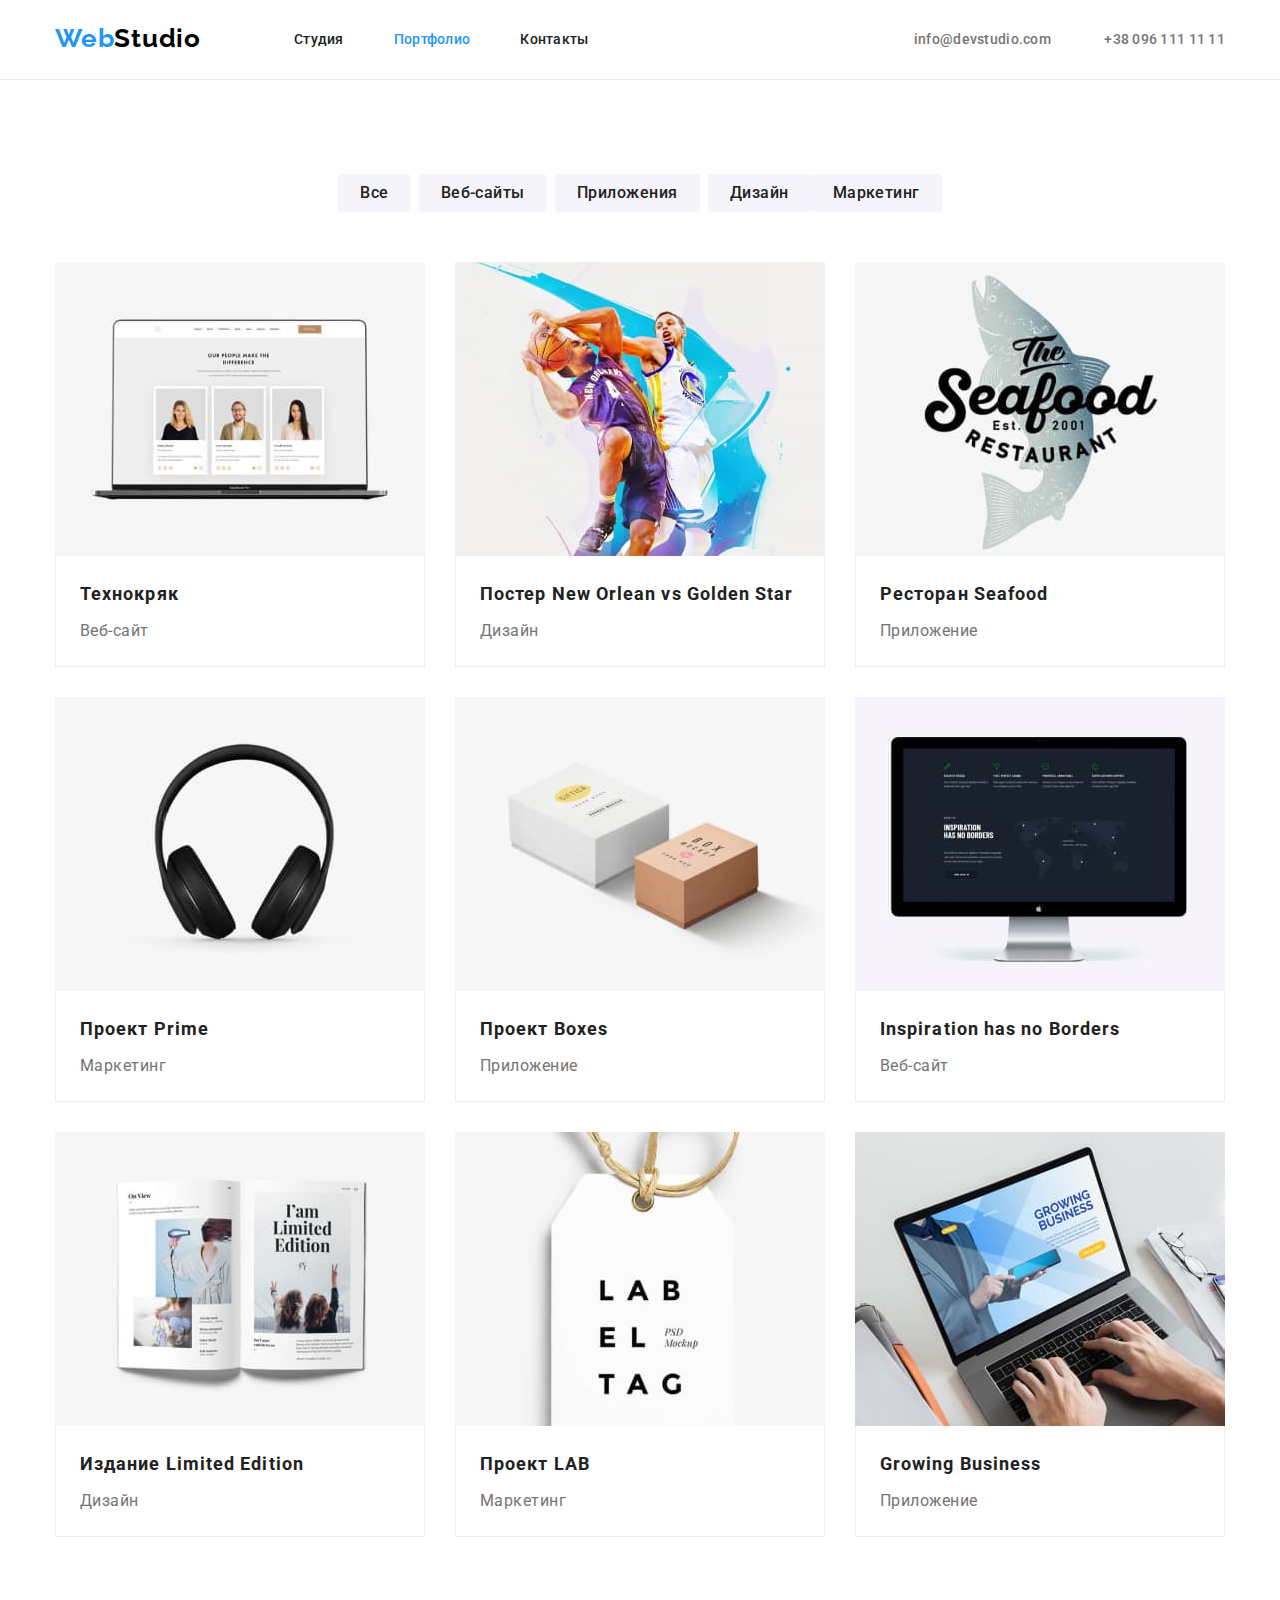
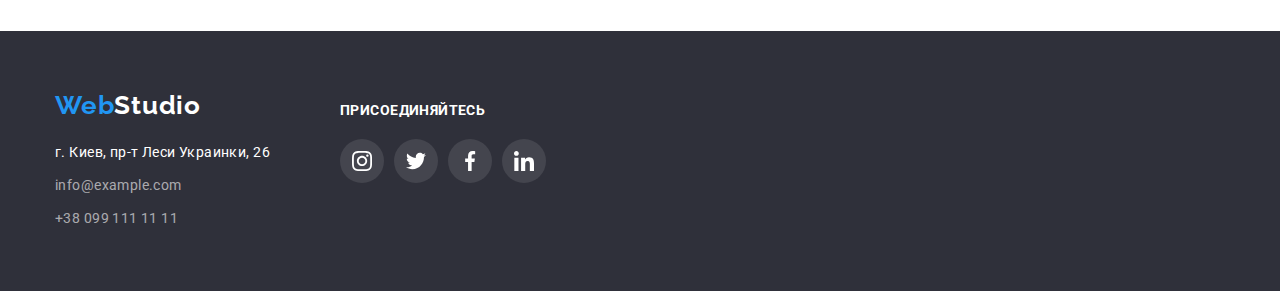
==== portfolio.html @ 54f8b29f "Homework 4" ====
<!DOCTYPE html>
<html lang="ru">
  <head>
    <meta charset="UTF-8" />
    <meta http-equiv="X-UA-Compatible" content="IE=edge" />
    <meta name="viewport" content="width=device-width, initial-scale=1.0" />
    <title>Portfolio</title>
    <link rel="preconnect" href="https://fonts.googleapis.com" />
    <link rel="preconnect" href="https://fonts.gstatic.com" crossorigin />
    <link
      href="https://fonts.googleapis.com/css2?family=Raleway:wght@700&family=Roboto:wght@400;500;700;900&display=swap"
      rel="stylesheet"
    />
    <link
      rel="stylesheet"
      href="https://cdnjs.cloudflare.com/ajax/libs/modern-normalize/1.0.0/modern-normalize.min.css"
    />
    <link rel="stylesheet" href="./css/styles.css" />
  </head>
  <body>
    <!-- Шапка -->
    <header class="header">
      <div class="container header-nav">
        <nav class="main-nav">
          <a href="./index.html" lang="en" class="logo header-color link">
            <span class="logo-web">Web</span>Studio
          </a>
          <ul class="main-nav-list list">
            <li class="main-nav-item">
              <a href="./index.html" class="main-nav-link link"> Студия </a>
            </li>
            <li class="main-nav-item">
              <a
                href="./portfolio.html"
                class="main-nav-link color-portfolio link"
              >
                Портфолио
              </a>
            </li>
            <li class="main-nav-item">
              <a href="" class="main-nav-link link"> Контакты </a>
            </li>
          </ul>
        </nav>
        <div class="auth-list">
          <a href="mailto:info@devstudio.com" class="contacts-nav link">
            info@devstudio.com
          </a>
          <a href="tel:+380961111111" class="contacts-nav link">
            +38 096 111 11 11
          </a>
        </div>
      </div>
    </header>
    <main>
      <section class="section">
        <div class="container">
          <!-- Скрытый заголовок -->
          <h1 class="visually-hidden">Портфолио работ</h1>
          <!-- Фильтр работ -->
          <ul class="filter-list list">
            <li class="filter-item">
              <button type="button" class="filter-button">Все</button>
            </li>
            <li class="filter-item">
              <button type="button" class="filter-button">Веб-сайты</button>
            </li>
            <li class="filter-item">
              <button type="button" class="filter-button">Приложения</button>
            </li>
            <li><button type="button" class="filter-button">Дизайн</button></li>
            <li class="filter-item">
              <button type="button" class="filter-button">Маркетинг</button>
            </li>
          </ul>
          <!-- Коллекция работ -->
          <ul class="portfolio-list list">
            <li class="portfolio-card">
              <img
                src="./images/portfolio1.jpg"
                alt="Технокряк"
                width="370"
                height="294"
                class="portfolio-image image-no-gap"
              />
              <div class="portfolio-card-text">
                <h2 class="portfolio-title">Технокряк</h2>
                <p class="portfolio-description">Веб-сайт</p>
              </div>
            </li>
            <li class="portfolio-card">
              <img
                src="./images/portfolio2.jpg"
                alt="Постер New Orlean vs Golden Star"
                width="370"
                height="294"
                class="portfolio-image image-no-gap"
              />
              <div class="portfolio-card-text">
                <h2 class="portfolio-title">
                  Постер <span lang="en">New Orlean vs Golden Star</span>
                </h2>
                <p class="portfolio-description">Дизайн</p>
              </div>
            </li>
            <li class="portfolio-card">
              <img
                src="./images/portfolio3.jpg"
                alt="Ресторан Seafood"
                width="370"
                height="294"
                class="portfolio-image image-no-gap"
              />
              <div class="portfolio-card-text">
                <h2 class="portfolio-title">
                  Ресторан <span lang="en">Seafood</span>
                </h2>
                <p class="portfolio-description">Приложение</p>
              </div>
            </li>
            <li class="portfolio-card">
              <img
                src="./images/portfolio4.jpg"
                alt="Проект Prime"
                width="370"
                height="294"
                class="portfolio-image image-no-gap"
              />
              <div class="portfolio-card-text">
                <h2 class="portfolio-title">
                  Проект <span lang="en">Prime</span>
                </h2>
                <p class="portfolio-description">Маркетинг</p>
              </div>
            </li>
            <li class="portfolio-card">
              <img
                src="./images/portfolio5.jpg"
                alt="Проект Boxes"
                width="370"
                height="294"
                class="portfolio-image image-no-gap"
              />
              <div class="portfolio-card-text">
                <h2 class="portfolio-title">
                  Проект <span lang="en">Boxes</span>
                </h2>
                <p class="portfolio-description">Приложение</p>
              </div>
            </li>
            <li class="portfolio-card">
              <img
                src="./images/portfolio6.jpg"
                alt="Inspiration has no Borders"
                width="370"
                height="294"
                class="portfolio-image image-no-gap"
              />
              <div class="portfolio-card-text">
                <h2 lang="en" class="portfolio-title">
                  Inspiration has no Borders
                </h2>
                <p class="portfolio-description">Веб-сайт</p>
              </div>
            </li>
            <li class="portfolio-card">
              <img
                src="./images/portfolio7.jpg"
                alt="Издание Limited Edition"
                width="370"
                height="294"
                class="portfolio-image image-no-gap"
              />
              <div class="portfolio-card-text">
                <h2 class="portfolio-title">
                  Издание <span lang="en">Limited Edition</span>
                </h2>
                <p class="portfolio-description">Дизайн</p>
              </div>
            </li>
            <li class="portfolio-card">
              <img
                src="./images/portfolio8.jpg"
                alt="Проект LAB"
                width="370"
                height="294"
                class="portfolio-image image-no-gap"
              />
              <div class="portfolio-card-text">
                <h2 class="portfolio-title">
                  Проект <span lang="en">LAB</span>
                </h2>
                <p class="portfolio-description">Маркетинг</p>
              </div>
            </li>
            <li class="portfolio-card">
              <img
                src="./images/portfolio9.jpg"
                alt="Growing Business"
                width="370"
                height="294"
                class="portfolio-image image-no-gap"
              />
              <div class="portfolio-card-text">
                <h2 lang="en" class="portfolio-title">Growing Business</h2>
                <p class="portfolio-description">Приложение</p>
              </div>
            </li>
          </ul>
        </div>
      </section>
    </main>
    <!-- Подвал -->
    <footer class="footer">
      <div class="container">
        <div class="block-address">
          <a href="./index.html" lang="en" class="logo footer-color link">
            <span class="logo-web">Web</span>Studio
          </a>
          <address>
            <ul class="list">
              <li class="footer-distance">
                <a
                  href="https://goo.gl/maps/A3jN7ZT46rbYVK1a7"
                  target="_blank"
                  rel="noopener nofollow noreferrer"
                  class="contacts-list link footer-color"
                >
                  г. Киев, пр-т Леси Украинки, 26
                </a>
              </li>
              <li class="footer-distance">
                <a
                  href="mailto:info@example.com"
                  class="contacts-list link alpha-color"
                >
                  info@example.com
                </a>
              </li>
              <li>
                <a
                  href="tel:+380991111111"
                  class="contacts-list link alpha-color"
                  >+38 099 111 11 11
                </a>
              </li>
            </ul>
          </address>
        </div>
        <div class="block-join">
          <p class="text-join">присоединяйтесь</p>
          <ul class="soc-list-footer list">
            <li class="icon-soc-footer">
              <a href="" class="soc-footer-link">
                <svg
                  width="20"
                  height="20"
                  class="icon-footer"
                  aria-label="Инстаграмм"
                >
                  <use href="./images/icons.svg#icon-instagram"></use>
                </svg>
              </a>
            </li>
            <li class="icon-soc-footer">
              <a href="" class="soc-footer-link">
                <svg
                  width="20"
                  height="20"
                  class="icon-footer"
                  aria-label="Твиттер"
                >
                  <use href="./images/icons.svg#icon-twitter"></use>
                </svg>
              </a>
            </li>
            <li class="icon-soc-footer">
              <a href="" class="soc-footer-link">
                <svg
                  width="20"
                  height="20"
                  class="icon-footer"
                  aria-label="Фейсбук"
                >
                  <use href="./images/icons.svg#icon-facebook"></use>
                </svg>
              </a>
            </li>
            <li class="icon-soc-footer">
              <a href="" class="soc-footer-link">
                <svg
                  width="20"
                  height="20"
                  class="icon-footer"
                  aria-label="Линкедын"
                >
                  <use href="./images/icons.svg#icon-linkedin"></use>
                </svg>
              </a>
            </li>
          </ul>
        </div>
      </div>
    </footer>
  </body>
</html>
---- css/styles.css ----
:root {
  --primary-text-color: #757575;
  --secondary-text-color: #212121;
  --accent-color: #2196f3;
  --white-color: #ffffff;
  --black-color: #000000;
  --background-color-footer: #2f303a;
  --background-color-section: #f5f4fa;
  --icon-color: #afb1b8;
}
body {
  font-family: "Roboto", "Arial", sans-serif;
  background-color: var(--white-color);
  color: var(--primary-text-color);
}
.list {
  list-style: none;
}
.link {
  text-decoration: none;
}
h1,
h2,
h3,
p {
  margin: 0px;
}
ul {
  margin: 0;
  padding-left: 0px;
}
.container {
  width: 1200px;
  margin-left: auto;
  margin-right: auto;
  padding-left: 15px;
  padding-right: 15px;
}
.image-no-gap {
  display: block;
}

/* header */

.header {
  border-bottom: 1px solid #ececec;

  padding-top: 24px;
  padding-bottom: 25px;
}
.logo {
  font-family: "Raleway", sans-serif;
  font-weight: 700;
  font-size: 26px;
  line-height: 1.15;
  letter-spacing: 0.03em;
}
.header-color {
  color: var(--black-color);
}
.logo-web {
  color: var(--accent-color);
}
.main-nav-link {
  color: var(--secondary-text-color);
  font-weight: 500;
  font-size: 14px;
  line-height: 1.14;
  letter-spacing: 0.02em;
}
.contacts-nav {
  color: var(--primary-text-color);
  font-weight: 500;
  font-size: 14px;
  line-height: 1.14;
  letter-spacing: 0.02em;
}
.main-nav-link:hover,
.main-nav-link:focus,
.contacts-nav:hover,
.contacts-nav:focus {
  color: var(--accent-color);
}
.color-portfolio,
.color-studio {
  color: var(--accent-color);
}
.header-nav {
  display: flex;
  align-items: center;
}
.main-nav {
  display: flex;
  align-items: center;
}
.main-nav-list {
  display: flex;
  align-items: center;
}
.main-nav-item:not(:last-child) {
  margin-right: 50px;
}
.main-nav-item:first-child {
  margin-left: 93px;
}
.contacts-nav:not(:last-child) {
  margin-right: 50px;
}
.auth-list {
  margin-left: auto;
}
.icon-header {
  fill: var(--primary-text-color);
}

/* footer */

.footer {
  background-color: var(--background-color-footer);

  padding-top: 60px;
  padding-bottom: 60px;
}
.footer > .container {
  display: flex;
}
.contacts-list {
  font-weight: 400;
  font-style: normal;
  font-size: 14px;
  line-height: 1.71;
  letter-spacing: 0.03em;
  text-align: left;
}
.contacts-list:hover,
.contacts-list:focus {
  color: var(--accent-color);
}
.footer-color {
  color: var(--white-color);
}
.alpha-color {
  color: rgba(255, 255, 255, 0.6);
}
.logo.footer-color.link {
  display: inline-block;
  margin-bottom: 20px;
}
.footer-distance {
  margin-bottom: 9px;
}
.block-join {
  padding-top: 12px;
  margin-left: 70px;
}
.text-join {
  color: var(--white-color);
  font-weight: 700;
  font-size: 14px;
  line-height: 1.14;
  letter-spacing: 0.03em;
  text-transform: uppercase;

  margin-bottom: 20px;
}
.soc-list-footer {
  display: flex;
  justify-content: center;
}
.icon-soc-footer + .icon-soc-footer {
  margin-left: 10px;
}
.soc-footer-link {
  width: 44px;
  height: 44px;
  color: var(--white-color);
  background-color: rgba(255, 255, 255, 0.1);
  border-radius: 50%;

  display: flex;
  align-items: center;
  justify-content: center;
}
.icon-footer {
  fill: currentColor;
}
.soc-footer-link:hover,
.soc-footer-link:focus {
  background-color: var(--accent-color);
}

/* studio page */

/* section hero */

.section-hero {
  max-width: 1600px;
  background-color: var(--background-color-footer);
  background-image: url(../images/hero.jpg);
  background-repeat: no-repeat;
  background-position: center;
  background-size: cover;

  padding-top: 200px;
  padding-bottom: 200px;
}
.hero-title {
  max-width: 696px;
  color: var(--white-color);
  font-weight: 900;
  font-size: 44px;
  line-height: 1.36;
  letter-spacing: 0.06em;
  text-align: center;
  text-transform: uppercase;

  margin-bottom: 30px;
  margin-left: auto;
  margin-right: auto;
}
.hero-button {
  background-color: var(--accent-color);
  color: var(--white-color);
  font-family: inherit;
  font-weight: 700;
  font-size: 16px;
  line-height: 1.88;
  letter-spacing: 0.06em;
  text-align: center;
  border: none;
  cursor: pointer;
  box-shadow: 0px 4px 4px rgba(0, 0, 0, 0.15);
  border-radius: 4px;

  display: block;
  padding: 10px 32px;
  margin-left: auto;
  margin-right: auto;
}
.hero-button:hover,
.hero-button:focus {
  background-color: #188ce8;
}

/* section features */

.section-features {
  padding-top: 94px;
  padding-bottom: 94px;
}
.visually-hidden {
  position: absolute;
  width: 1px;
  height: 1px;
  margin: -1px;
  border: 0;
  padding: 0;
  white-space: nowrap;
  clip-path: inset(100%);
  clip: rect(0 0 0 0);
  overflow: hidden;
}
.features-list {
  display: flex;
}
.features-item {
  width: 270px;
}
.features-item:not(:last-child) {
  margin-right: 30px;
}
.features-title {
  color: var(--secondary-text-color);
  font-size: 14px;
  line-height: 1.14;
  letter-spacing: 0.03em;
  text-transform: uppercase;
  text-align: left;

  margin-bottom: 10px;
}
.features-text {
  font-size: 14px;
  line-height: 1.71;
  letter-spacing: 0.03em;
  text-align: left;
}
.icon-features {
  width: 270px;
  height: 120px;
  background-color: var(--background-color-section);
  border-radius: 4px;

  display: flex;
  align-items: center;
  justify-content: center;

  margin-bottom: 30px;
}

/* section activity */

.activity-title,
.team-title {
  color: var(--secondary-text-color);
  font-size: 36px;
  line-height: 1.17;
  letter-spacing: 0.03em;
  text-align: center;

  margin-bottom: 50px;
}
.section-activity {
  padding-bottom: 94px;
}
.activity-list {
  display: flex;
}
.activity-item:not(:last-child) {
  margin-right: 30px;
}

/* section team */

.section-team {
  background-color: var(--background-color-section);

  padding-top: 94px;
  padding-bottom: 94px;
}
.team-list {
  display: flex;
}
.team-card {
  width: 270px;
  box-shadow: 0px 1px 3px rgba(0, 0, 0, 0.12), 0px 1px 1px rgba(0, 0, 0, 0.14),
    0px 2px 1px rgba(0, 0, 0, 0.2);
  border-radius: 0px 0px 4px 4px;
  background-color: var(--white-color);
}
.team-card:not(:last-child) {
  margin-right: 30px;
}
.team-card-text {
  padding-top: 30px;
  padding-bottom: 30px;
}
.team-name {
  color: var(--secondary-text-color);
  font-weight: 500;
  font-size: 16px;
  line-height: 1.19;
  letter-spacing: 0.03em;
  text-align: center;

  margin-bottom: 10px;
}
.team-position {
  font-size: 16px;
  line-height: 1.19;
  letter-spacing: 0.03em;
  text-align: center;

  margin-bottom: 16px;
}
.soc-list-team {
  display: flex;
  justify-content: center;
}
.icon-soc-team + .icon-soc-team {
  margin-left: 10px;
}
.soc-team-link {
  width: 44px;
  height: 44px;
  color: var(--icon-color);
  background-color: var(--white-color);
  border-radius: 50%;

  display: flex;
  align-items: center;
  justify-content: center;
}
.icon-team {
  fill: currentColor;
}
.soc-team-link:hover,
.soc-team-link:focus {
  background-color: var(--accent-color);
  color: var(--white-color);
}

/* section clients */

.section-clients {
  margin-top: 94px;
  padding-bottom: 94px;
}
.clients-title {
  color: var(--secondary-text-color);
  font-size: 36px;
  line-height: 1.17;
  letter-spacing: 0.03em;
  text-align: center;

  margin-bottom: 50px;
}
.clients-list {
  display: flex;
  justify-content: center;
}
.icon-clients-list + .icon-clients-list {
  margin-left: 30px;
}
.icon-clients-link {
  width: 170px;
  height: 92px;
  color: var(--icon-color);
  border: 1px solid #afb1b8;
  border-radius: 4px;

  display: flex;
  align-items: center;
  justify-content: center;
}
.icon-clients {
  fill: currentColor;
}
.icon-clients-link:hover,
.icon-clients-link:focus {
  border-color: var(--accent-color);
  color: var(--accent-color);
}

/* portfolio page */

.section {
  padding-top: 94px;
  padding-bottom: 94px;
}
.filter-list {
  display: flex;
  justify-content: center;
  align-items: center;
}
.filter-item:not(:last-child) {
  margin-right: 8px;
}
.filter-button {
  background-color: var(--background-color-section);
  color: var(--secondary-text-color);
  font-family: inherit;
  font-weight: 500;
  font-size: 16px;
  line-height: 1.62;
  letter-spacing: 0.03em;
  text-align: center;
  border: none;
  cursor: pointer;
  border-radius: 4px;

  padding: 6px 22px;
  margin-bottom: 50px;
}
.filter-button:hover,
.filter-button:focus {
  background-color: var(--accent-color);
  color: var(--white-color);
  box-shadow: 0px 3px 1px rgba(0, 0, 0, 0.1), 0px 1px 2px rgba(0, 0, 0, 0.08),
    0px 2px 2px rgba(0, 0, 0, 0.12);
}
.portfolio-list {
  display: flex;
  flex-wrap: wrap;
}
.portfolio-card {
  width: 370px;
  margin-right: 30px;
  margin-bottom: 30px;
}
.portfolio-card:nth-child(3n) {
  margin-right: 0px;
}
.portfolio-card:nth-last-child(-n + 3) {
  margin-bottom: 0px;
}
.portfolio-title {
  color: var(--secondary-text-color);
  font-size: 18px;
  line-height: 2;
  letter-spacing: 0.06em;
  text-align: left;

  margin-bottom: 4px;
}
.portfolio-description {
  font-size: 16px;
  line-height: 1.88;
  letter-spacing: 0.03em;
  text-align: left;
}
.portfolio-card-text {
  border-right: 1px solid #eeeeee;
  border-bottom: 1px solid #eeeeee;
  border-left: 1px solid #eeeeee;

  padding: 20px 24px;
}
.portfolio-card:hover {
  box-shadow: 0px 1px 1px rgba(0, 0, 0, 0.12), 0px 4px 4px rgba(0, 0, 0, 0.06),
    1px 4px 6px rgba(0, 0, 0, 0.16);
}
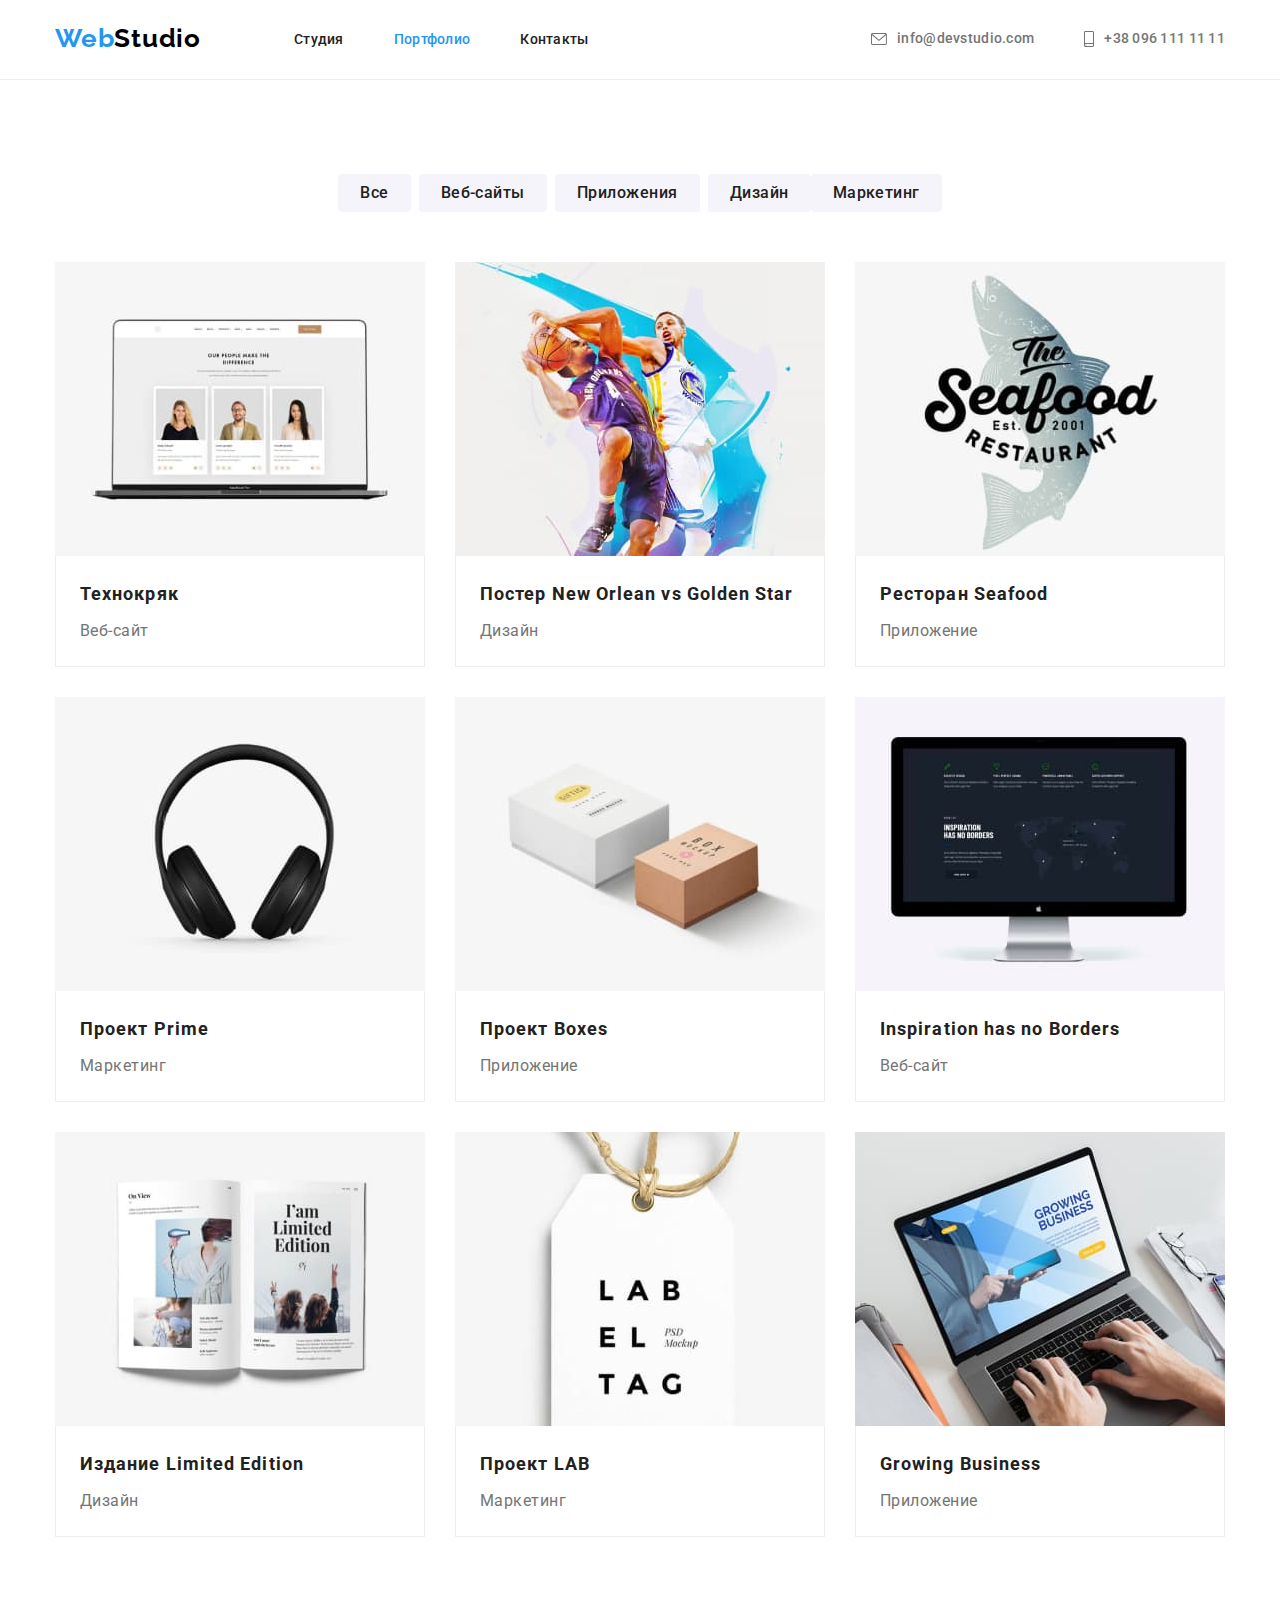
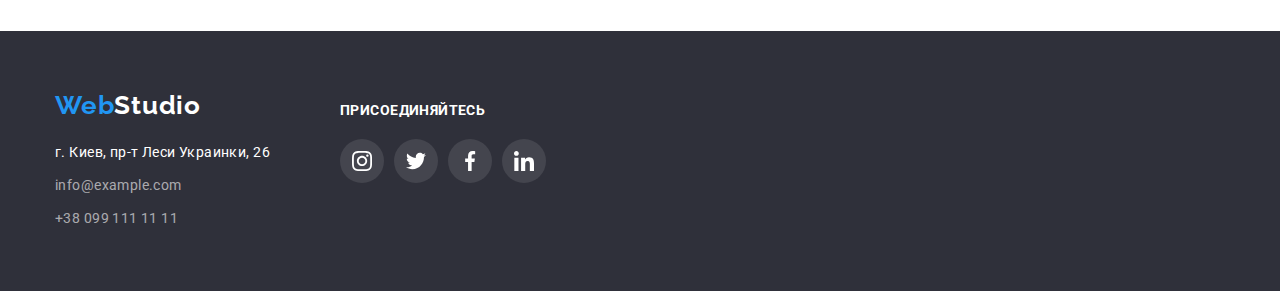
==== commit 5e7eb355: "Homework 4 done" ====
--- a/portfolio.html
+++ b/portfolio.html
@@ -42,15 +42,18 @@
             </li>
           </ul>
         </nav>
-        <div class="auth-list">
-          <a href="mailto:info@devstudio.com" class="contacts-nav link">
-            info@devstudio.com
-          </a>
-          <a href="tel:+380961111111" class="contacts-nav link">
-            +38 096 111 11 11
-          </a>
-        </div>
-      </div>
+        <a href="mailto:info@devstudio.com" class="contacts-nav nav-mail link">
+          <svg width="16" height="12" class="icon-header">
+            <use href="./images/icons.svg#icon-envelope"></use>
+          </svg>
+          info@devstudio.com
+        </a>
+        <a href="tel:+380961111111" class="contacts-nav link">
+          <svg width="10" height="16" class="icon-header">
+            <use href="./images/icons.svg#icon-smartphone"></use>
+          </svg>
+          +38 096 111 11 11
+        </a>
     </header>
     <main>
       <section class="section">
--- a/css/styles.css
+++ b/css/styles.css
@@ -74,6 +74,9 @@
   font-size: 14px;
   line-height: 1.14;
   letter-spacing: 0.02em;
+
+  display: flex;
+  align-items: center;
 }
 .main-nav-link:hover,
 .main-nav-link:focus,
@@ -106,11 +109,13 @@
 .contacts-nav:not(:last-child) {
   margin-right: 50px;
 }
-.auth-list {
+.nav-mail {
   margin-left: auto;
 }
 .icon-header {
-  fill: var(--primary-text-color);
+  fill: currentColor;
+
+  margin-right: 10px;
 }
 
 /* footer */
@@ -196,7 +201,11 @@
 .section-hero {
   max-width: 1600px;
   background-color: var(--background-color-footer);
-  background-image: url(../images/hero.jpg);
+  background-image: linear-gradient(
+      rgba(47, 48, 58, 0.4),
+      rgba(47, 48, 58, 0.4)
+    ),
+    url(../images/hero.jpg);
   background-repeat: no-repeat;
   background-position: center;
   background-size: cover;
